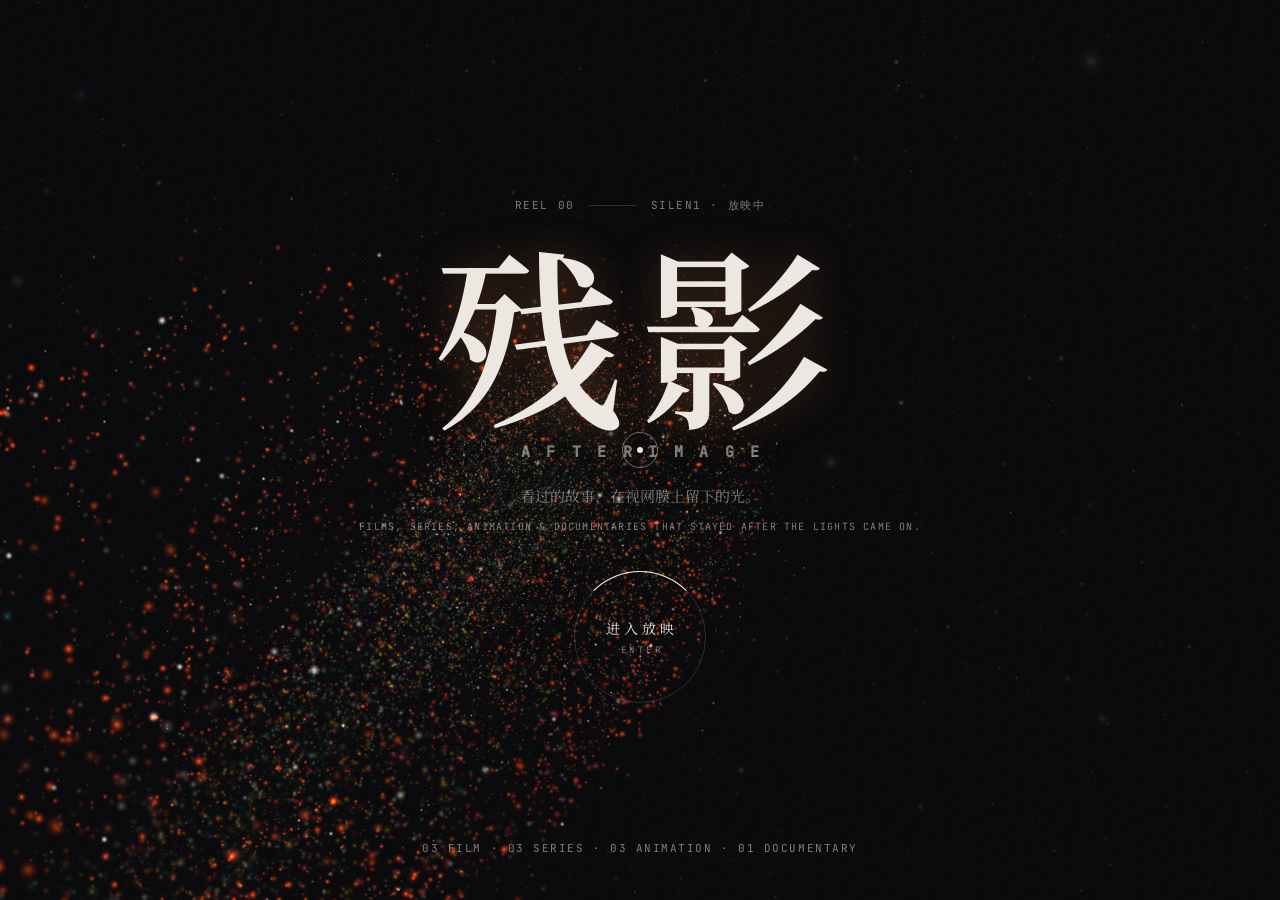
==== index.html @ 64a82f11 "Launch 残影 Afterimage: films, series, animation and documentaries Particle film-strip ribbon with gla" ====
<!doctype html>
<html lang="zh-CN">
<head>
<meta charset="utf-8">
<meta name="viewport" content="width=device-width, initial-scale=1, viewport-fit=cover">
<title>残影 · Afterimage — Silen1</title>
<meta name="description" content="Silen1 看过的电影、剧集、动画与纪录片。Films, series, animation and documentaries that left an afterimage.">
<meta name="theme-color" content="#050507">
<meta http-equiv="Content-Security-Policy" content="default-src 'self'; script-src 'self'; style-src 'self' 'unsafe-inline'; img-src 'self' data:; font-src 'self'; connect-src 'self'; object-src 'none'; base-uri 'self'">
<meta property="og:type" content="website">
<meta property="og:title" content="残影 · Afterimage">
<meta property="og:description" content="Silen1 看过的电影、剧集、动画与纪录片。Films, series, animation and documentaries.">
<meta property="og:image" content="https://silen1.com/afterimage/assets/og.jpg">
<meta property="og:url" content="https://silen1.com/afterimage/">
<meta name="twitter:card" content="summary_large_image">
<link rel="icon" href="assets/favicon.svg" type="image/svg+xml">
<link rel="preload" href="assets/fonts/noto-serif-sc-600.woff2" as="font" type="font/woff2" crossorigin>
<link rel="stylesheet" href="css/style.css">
</head>
<body class="is-loading">
<canvas id="stage" aria-hidden="true"></canvas>
<div class="grain" aria-hidden="true"></div>

<!-- 开场 -->
<section class="intro" id="intro" aria-labelledby="intro-title">
  <p class="intro__kicker mono"><span>REEL 00</span><span class="intro__line"></span><span>Silen1 · 放映中</span></p>
  <h1 class="intro__title" id="intro-title">
    <span class="intro__zh" aria-label="残影"><span>残</span><span>影</span></span>
    <span class="intro__en">AFTERIMAGE</span>
  </h1>
  <p class="intro__sub">看过的故事，在视网膜上留下的光。<br><span class="mono">Films, series, animation &amp; documentaries that stayed after the lights came on.</span></p>
  <button class="intro__enter" id="enter" type="button">
    <span class="intro__enter-ring" aria-hidden="true"></span>
    <span class="intro__enter-label">进入放映<span class="mono">ENTER</span></span>
  </button>
  <p class="intro__count mono" id="intro-count"></p>
</section>

<!-- 顶栏 -->
<header class="bar" id="bar">
  <a class="bar__mark" href="./" aria-label="残影 Afterimage 首页"><span class="bar__zh">残影</span><span class="mono">AFTERIMAGE</span></a>
  <nav class="bar__filters" aria-label="分类">
    <button type="button" class="chip is-on" data-filter="all"><span>全部</span><i class="mono">ALL</i></button>
    <button type="button" class="chip" data-filter="film"><b class="fmt" data-k="film"></b><span>电影</span><i class="mono">FILM</i></button>
    <button type="button" class="chip" data-filter="series"><b class="fmt" data-k="series"></b><span>剧集</span><i class="mono">SERIES</i></button>
    <button type="button" class="chip" data-filter="animation"><b class="fmt" data-k="animation"></b><span>动画</span><i class="mono">ANIMATION</i></button>
    <button type="button" class="chip" data-filter="documentary"><b class="fmt" data-k="documentary"></b><span>纪录</span><i class="mono">DOCUMENTARY</i></button>
  </nav>
  <button type="button" class="bar__index mono" id="open-index" aria-haspopup="dialog">INDEX<span class="bar__index-n" id="index-n"></span></button>
</header>

<!-- 当前焦点作品的信息（左下） -->
<aside class="now" id="now" aria-live="polite">
  <p class="now__no mono"><span id="now-no">01</span><span class="now__of">/ <span id="now-total">09</span></span></p>
  <p class="now__type mono" id="now-type">FILM · 2017</p>
  <p class="now__title" id="now-title"></p>
  <p class="now__en mono" id="now-en"></p>
  <p class="now__hint mono"><span class="now__wheel" aria-hidden="true"></span>滚动穿行 · 点击进入</p>
</aside>

<!-- 右侧进度轨 -->
<nav class="rail" id="rail" aria-label="作品进度"></nav>

<!-- 作品详情 -->
<article class="detail" id="detail" aria-hidden="true" tabindex="-1">
  <div class="detail__inner">
    <p class="detail__kicker mono" data-stagger><span id="d-no"></span><span class="detail__dash"></span><span id="d-type"></span><span class="detail__dash"></span><span id="d-year"></span></p>
    <h2 class="detail__title" id="d-title" data-stagger></h2>
    <p class="detail__en" id="d-en" data-stagger></p>
    <p class="detail__meta mono" id="d-meta" data-stagger></p>
    <blockquote class="detail__line" id="d-line" data-stagger></blockquote>
    <div class="detail__note" id="d-note" data-stagger></div>
    <div class="detail__palette" data-stagger>
      <p class="mono">残影色谱 · AFTERIMAGE PALETTE</p>
      <ul id="d-palette"></ul>
    </div>
    <p class="detail__links mono" data-stagger><a id="d-link" href="#" target="_blank" rel="noopener">IMDb ↗</a></p>
  </div>
  <div class="detail__nav">
    <button type="button" class="detail__btn mono" id="d-back"><span aria-hidden="true">←</span> 返回 <kbd>ESC</kbd></button>
    <button type="button" class="detail__btn mono" id="d-next">下一部 <span aria-hidden="true">→</span></button>
  </div>
  <p class="detail__sample mono" id="d-sample">示例条目 · SAMPLE — 等你换成自己看过的</p>
</article>

<!-- 目录（同时也是无 WebGL / 读屏用户的完整入口） -->
<div class="index" id="index" role="dialog" aria-modal="true" aria-labelledby="index-title" hidden>
  <div class="index__head">
    <h2 id="index-title">片单 <span class="mono">INDEX</span></h2>
    <button type="button" class="index__close mono" id="close-index">CLOSE ✕</button>
  </div>
  <ol class="index__list" id="index-list"></ol>
</div>

<div class="cursor" id="cursor" aria-hidden="true"><span class="cursor__dot"></span><span class="cursor__ring"><span class="cursor__label mono">ENTER</span></span></div>

<noscript><style>.intro__enter,.bar,.now,.rail{display:none}</style></noscript>
<script type="module" src="js/main.js"></script>
</body>
</html>
---- css/style.css ----
@font-face { font-family: "Afterimage Serif"; src: url(../assets/fonts/noto-serif-sc-600.woff2) format("woff2"); font-weight: 600; font-display: swap; }
@font-face { font-family: "Afterimage Serif"; src: url(../assets/fonts/noto-serif-sc-400.woff2) format("woff2"); font-weight: 400; font-display: swap; }
@font-face { font-family: "Space Grotesk"; src: url(../assets/fonts/space-grotesk-latin-300-normal.woff2) format("woff2"); font-weight: 300; font-display: swap; }
@font-face { font-family: "Space Grotesk"; src: url(../assets/fonts/space-grotesk-latin-500-normal.woff2) format("woff2"); font-weight: 500; font-display: swap; }
@font-face { font-family: "JetBrains Mono"; src: url(../assets/fonts/jetbrains-mono-latin-400-normal.woff2) format("woff2"); font-weight: 400; font-display: swap; }
@font-face { font-family: "JetBrains Mono"; src: url(../assets/fonts/jetbrains-mono-latin-500-normal.woff2) format("woff2"); font-weight: 500; font-display: swap; }

:root {
  --bg: #050507;
  --ink: #ece8e1;
  --dim: rgba(236, 232, 225, .52);
  --faint: rgba(236, 232, 225, .16);
  --accent: #ff7a1a;
  --serif: "Afterimage Serif", "Noto Serif SC", "Songti SC", serif;
  --sans: "Space Grotesk", system-ui, sans-serif;
  --mono: "JetBrains Mono", ui-monospace, monospace;
  --gutter: clamp(16px, 3.2vw, 44px);
  --ease: cubic-bezier(.2, .7, .1, 1);
  color-scheme: dark;
}
* { box-sizing: border-box; margin: 0; padding: 0; }
html, body { height: 100%; overflow: hidden; background: var(--bg); color: var(--ink); }
body { font-family: var(--sans); -webkit-font-smoothing: antialiased; overscroll-behavior: none; touch-action: none; }
button { font: inherit; color: inherit; background: none; border: 0; cursor: pointer; }
a { color: inherit; }
.mono { font-family: var(--mono); font-size: 11px; letter-spacing: .14em; text-transform: uppercase; font-weight: 400; }
:focus-visible { outline: 1px solid var(--accent); outline-offset: 4px; }

#stage { position: fixed; inset: 0; width: 100%; height: 100%; display: block; }
.grain { position: fixed; inset: -50%; pointer-events: none; opacity: .07; z-index: 5;
  background-image: url("data:image/svg+xml;utf8,<svg xmlns='http://www.w3.org/2000/svg' width='160' height='160'><filter id='n'><feTurbulence type='fractalNoise' baseFrequency='.9' numOctaves='2' stitchTiles='stitch'/></filter><rect width='100%' height='100%' filter='url(%23n)'/></svg>");
  animation: grain 1s steps(6) infinite; }
@keyframes grain { 0%{transform:translate(0,0)} 20%{transform:translate(-4%,3%)} 40%{transform:translate(3%,-5%)} 60%{transform:translate(-6%,-2%)} 80%{transform:translate(5%,4%)} 100%{transform:translate(0,0)} }

/* ---------- 开场 ---------- */
.intro { position: fixed; inset: 0; z-index: 20; display: grid; place-content: center; justify-items: center; text-align: center; gap: 22px; padding: var(--gutter);
  transition: opacity 1.1s var(--ease), visibility 0s 1.1s; }
.intro__kicker { display: flex; align-items: center; gap: 14px; color: var(--dim); }
.intro__line { width: 48px; height: 1px; background: var(--faint); }
.intro__title { display: grid; justify-items: center; gap: 18px; font-weight: 600; line-height: 1; }
.intro__zh { font-family: var(--serif); font-size: clamp(88px, 15vw, 210px); letter-spacing: .08em; display: flex; }
.intro__zh > span { display: inline-block; opacity: 0; filter: blur(18px); transform: translateY(.08em) scale(1.08);
  text-shadow: 0 0 40px rgba(255, 140, 60, .25); transition: opacity 1.6s var(--ease), filter 1.6s var(--ease), transform 1.6s var(--ease); }
.intro__zh > span:nth-child(2) { transition-delay: .25s; }
.intro__en { font-family: var(--mono); font-size: clamp(12px, 1.3vw, 15px); letter-spacing: 1.1em; padding-left: 1.1em; color: var(--dim); opacity: 0; transition: opacity 1.4s .7s; }
.intro__sub { font-family: var(--serif); font-weight: 400; font-size: 15px; line-height: 1.9; color: var(--dim); opacity: 0; transition: opacity 1.4s 1s; }
.intro__sub .mono { font-size: 10px; letter-spacing: .12em; }
.intro__enter { position: relative; width: 132px; height: 132px; display: grid; place-items: center; margin-top: 10px; opacity: 0; transition: opacity 1.2s 1.4s; }
.intro__enter-ring { position: absolute; inset: 0; border-radius: 50%; border: 1px solid var(--faint); }
.intro__enter-ring::before { content: ""; position: absolute; inset: -1px; border-radius: 50%; border: 1px solid transparent; border-top-color: var(--ink); animation: spin 3.6s linear infinite; }
.intro__enter-ring::after { content: ""; position: absolute; inset: 14px; border-radius: 50%; background: radial-gradient(circle, rgba(255,140,60,.18), transparent 70%); transform: scale(.6); opacity: 0; transition: .6s var(--ease); }
.intro__enter:hover .intro__enter-ring::after, .intro__enter:focus-visible .intro__enter-ring::after { transform: scale(1); opacity: 1; }
.intro__enter-label { display: grid; gap: 6px; font-family: var(--serif); font-size: 14px; letter-spacing: .3em; padding-left: .3em; }
.intro__enter-label .mono { font-size: 9px; color: var(--dim); letter-spacing: .4em; }
.intro__count { position: absolute; bottom: var(--gutter); left: var(--gutter); right: var(--gutter); color: var(--dim); opacity: 0; transition: opacity 1s 1.8s; line-height: 1.8; }
@keyframes spin { to { transform: rotate(360deg); } }
body.is-ready .intro__zh > span { opacity: 1; filter: blur(0); transform: none; }
body.is-ready .intro__en, body.is-ready .intro__sub, body.is-ready .intro__enter, body.is-ready .intro__count { opacity: 1; }
body.is-in .intro { opacity: 0; visibility: hidden; pointer-events: none; }

/* ---------- 顶栏 ---------- */
.bar { position: fixed; top: 0; left: 0; right: 0; z-index: 12; display: flex; align-items: center; justify-content: space-between; gap: 16px;
  padding: calc(var(--gutter) * .8) var(--gutter); opacity: 0; transform: translateY(-10px); transition: opacity .9s .3s var(--ease), transform .9s .3s var(--ease); }
body.is-in .bar { opacity: 1; transform: none; }
.bar__mark { display: flex; align-items: baseline; gap: 10px; text-decoration: none; }
.bar__zh { font-family: var(--serif); font-weight: 600; font-size: 19px; letter-spacing: .12em; }
.bar__mark .mono { color: var(--dim); font-size: 10px; }
.bar__filters { display: flex; gap: 2px; padding: 4px; border-radius: 999px; border: 1px solid var(--faint);
  background: rgba(10, 10, 14, .42); backdrop-filter: blur(14px); -webkit-backdrop-filter: blur(14px); }
.chip { display: flex; align-items: center; gap: 7px; padding: 8px 14px; border-radius: 999px; color: var(--dim); transition: color .4s, background .4s; }
.chip span { font-family: var(--serif); font-size: 13px; letter-spacing: .08em; }
.chip i { font-style: normal; font-size: 9px; letter-spacing: .16em; }
.chip:hover { color: var(--ink); }
.chip.is-on { color: #0b0b0e; background: var(--ink); }
.bar__index { display: flex; align-items: center; gap: 10px; color: var(--dim); padding: 10px 0; transition: color .3s; }
.bar__index:hover { color: var(--ink); }
.bar__index-n { display: inline-grid; place-items: center; min-width: 26px; height: 26px; border-radius: 50%; border: 1px solid var(--faint); font-size: 10px; letter-spacing: 0; }

/* ---------- 当前作品信息 ---------- */
.now { position: fixed; left: var(--gutter); bottom: var(--gutter); z-index: 11; width: min(360px, 60vw); pointer-events: none;
  opacity: 0; transition: opacity .8s .5s; }
body.is-in .now { opacity: 1; }
body.is-detail .now, body.is-detail .rail { opacity: 0; transition-delay: 0s; }
.now__no { display: flex; align-items: baseline; gap: 10px; }
.now__no > span:first-child { font-family: var(--sans); font-weight: 300; font-size: 64px; letter-spacing: -.02em; line-height: .9; }
.now__of { color: var(--dim); }
.now__type { color: var(--accent); margin-top: 18px; transition: color .6s; }
.now__title { font-family: var(--serif); font-weight: 600; font-size: 26px; letter-spacing: .06em; margin-top: 8px; min-height: 1.3em; }
.now__en { color: var(--dim); margin-top: 4px; font-size: 10px; }
.now__hint { margin-top: 30px; color: var(--dim); display: flex; align-items: center; gap: 12px; font-size: 10px; }
.now__wheel { width: 14px; height: 22px; border: 1px solid var(--dim); border-radius: 8px; position: relative; }
.now__wheel::after { content: ""; position: absolute; left: 50%; top: 4px; width: 2px; height: 4px; margin-left: -1px; background: var(--ink); border-radius: 1px; animation: wheel 1.8s var(--ease) infinite; }
@keyframes wheel { 0% { transform: translateY(0); opacity: 1 } 70% { transform: translateY(8px); opacity: 0 } 100% { opacity: 0 } }
.now .swap { display: inline-block; animation: swap .7s var(--ease) both; }
@keyframes swap { from { opacity: 0; transform: translateY(8px); filter: blur(6px); } to { opacity: 1; transform: none; filter: none; } }

/* ---------- 进度轨 ---------- */
.rail { position: fixed; right: var(--gutter); top: 50%; transform: translateY(-50%); z-index: 11; display: grid; gap: 14px; opacity: 0; transition: opacity .8s .6s; }
body.is-in .rail { opacity: 1; }
.rail button { position: relative; width: 22px; height: 10px; display: grid; justify-items: end; align-items: center; }
.rail button::before { content: ""; width: 10px; height: 1px; background: var(--dim); transition: width .5s var(--ease), background .5s; }
.rail button.is-on::before { width: 22px; background: var(--ink); }
.rail button span { position: absolute; right: 34px; white-space: nowrap; font-family: var(--serif); font-size: 12px; letter-spacing: .1em; color: var(--ink);
  opacity: 0; transform: translateX(6px); transition: .35s var(--ease); pointer-events: none; }
.rail button:hover span, .rail button:focus-visible span { opacity: 1; transform: none; }

/* ---------- 详情 ---------- */
.detail { position: fixed; inset: 0; z-index: 14; display: grid; grid-template-rows: 1fr auto; padding: calc(var(--gutter) * 2.6) var(--gutter) var(--gutter);
  overflow-y: auto; visibility: hidden; pointer-events: none; touch-action: pan-y; overscroll-behavior: contain; outline: none; }
body.is-detail .detail { visibility: visible; pointer-events: auto; }
.detail__inner { max-width: 640px; padding-top: 4vh; }
.detail [data-stagger] { opacity: 0; transform: translateY(26px); filter: blur(8px); transition: opacity .9s var(--ease), transform .9s var(--ease), filter .9s var(--ease); }
body.is-detail-in .detail [data-stagger] { opacity: 1; transform: none; filter: none; }
.detail__kicker { display: flex; align-items: center; gap: 12px; color: var(--ink); opacity: .8; }
.detail__dash { width: 26px; height: 1px; background: currentColor; opacity: .5; }
.detail__title { font-family: var(--serif); font-weight: 600; font-size: clamp(46px, 7.4vw, 104px); line-height: 1.08; letter-spacing: .04em; margin-top: 26px;
  text-shadow: 0 2px 40px rgba(0,0,0,.35); text-wrap: balance; word-break: keep-all; }
.detail__en { font-family: var(--sans); font-weight: 300; font-size: clamp(16px, 1.8vw, 22px); letter-spacing: .02em; margin-top: 12px; opacity: .85; }
.detail__meta { margin-top: 18px; opacity: .7; }
.detail__line { font-family: var(--serif); font-size: clamp(19px, 2vw, 24px); line-height: 1.7; margin-top: 46px; padding-left: 20px; border-left: 1px solid rgba(255,255,255,.5); }
.detail__note { font-family: var(--serif); font-size: 15px; line-height: 2; margin-top: 26px; opacity: .85; max-width: 34em; }
.detail__note p + p { margin-top: 1em; }
.detail__palette { margin-top: 44px; }
.detail__palette .mono { opacity: .6; font-size: 10px; }
.detail__palette ul { list-style: none; display: flex; gap: 10px; margin-top: 12px; }
.detail__palette li { display: grid; gap: 8px; }
.detail__palette li i { display: block; width: 64px; height: 26px; border-radius: 3px; box-shadow: inset 0 0 0 1px rgba(255,255,255,.18); }
.detail__palette li span { font-family: var(--mono); font-size: 10px; opacity: .65; }
.detail__links { margin-top: 30px; }
.detail__links a { text-decoration: none; border-bottom: 1px solid rgba(255,255,255,.35); padding-bottom: 3px; }
.detail__nav { display: flex; justify-content: space-between; align-items: center; margin-top: 40px; opacity: 0; transition: opacity .6s .5s; }
body.is-detail-in .detail__nav { opacity: 1; }
.detail__btn { display: flex; align-items: center; gap: 10px; padding: 12px 18px; border-radius: 999px; border: 1px solid rgba(255,255,255,.28);
  background: rgba(5,5,8,.28); backdrop-filter: blur(10px); -webkit-backdrop-filter: blur(10px); transition: background .3s, color .3s; }
.detail__btn:hover { background: var(--ink); color: #0b0b0e; }
.detail__btn kbd { font: inherit; font-size: 9px; opacity: .55; }
.detail__sample { position: fixed; right: var(--gutter); top: calc(var(--gutter) * .8 + 12px); opacity: 0; color: var(--ink); font-size: 10px; transition: opacity .6s .6s; }
body.is-detail-in .detail__sample.is-shown { opacity: .55; }

/* ---------- 目录 ---------- */
.index { position: fixed; inset: 0; z-index: 30; background: rgba(5,5,7,.82); backdrop-filter: blur(22px); -webkit-backdrop-filter: blur(22px);
  padding: var(--gutter); overflow-y: auto; touch-action: pan-y; animation: fade .5s var(--ease); }
.index[hidden] { display: none; }
@keyframes fade { from { opacity: 0 } }
.index__head { display: flex; justify-content: space-between; align-items: baseline; max-width: 1100px; margin: 4vh auto 5vh; }
.index__head h2 { font-family: var(--serif); font-size: 40px; font-weight: 600; letter-spacing: .1em; }
.index__head h2 .mono { color: var(--dim); margin-left: 10px; }
.index__close { color: var(--dim); padding: 10px; }
.index__close:hover { color: var(--ink); }
.index__list { list-style: none; max-width: 1100px; margin: 0 auto; counter-reset: n; }
.index__list button { width: 100%; display: grid; grid-template-columns: 64px 1fr auto 90px; align-items: baseline; gap: 20px; padding: 22px 6px;
  border-top: 1px solid var(--faint); text-align: left; position: relative; transition: padding .5s var(--ease); }
.index__list li:last-child button { border-bottom: 1px solid var(--faint); }
.index__list button::after { content: ""; position: absolute; left: 0; right: 0; bottom: -1px; height: 1px; background: var(--c, var(--ink)); transform: scaleX(0); transform-origin: left; transition: transform .7s var(--ease); }
.index__list button:hover { padding-left: 20px; }
.index__list button:hover::after { transform: none; }
.index__list .n { color: var(--dim); }
.index__list .t { font-family: var(--serif); font-size: clamp(20px, 2.6vw, 32px); font-weight: 600; letter-spacing: .05em; }
.index__list .t small { display: block; font-family: var(--sans); font-weight: 300; font-size: 13px; letter-spacing: .02em; color: var(--dim); margin-top: 4px; }
.index__list .k { color: var(--dim); }
.index__list .sw { display: flex; height: 6px; border-radius: 3px; overflow: hidden; }
.index__list .sw i { flex: 1; }

/* ---------- 光标 ---------- */
.cursor { position: fixed; left: 0; top: 0; z-index: 40; pointer-events: none; }
.cursor__dot { position: absolute; width: 6px; height: 6px; margin: -3px; border-radius: 50%; background: var(--ink); }
.cursor__ring { position: absolute; width: 36px; height: 36px; margin: -18px; border-radius: 50%; border: 1px solid rgba(255,255,255,.4); display: grid; place-items: center;
  transition: width .5s var(--ease), height .5s var(--ease), margin .5s var(--ease), background .5s, border-color .5s; }
.cursor__label { font-size: 9px; opacity: 0; transition: opacity .3s; }
.cursor.is-card .cursor__ring { width: 92px; height: 92px; margin: -46px; background: rgba(255,255,255,.08); border-color: rgba(255,255,255,.7); backdrop-filter: blur(4px); }
.cursor.is-card .cursor__label { opacity: 1; }
.cursor.is-link .cursor__ring { width: 54px; height: 54px; margin: -27px; }
@media (hover: none), (pointer: coarse) { .cursor { display: none; } }
@media (hover: hover) and (pointer: fine) { body.is-in, body.is-in button, body.is-in a { cursor: none; } }

/* ---------- 无 WebGL / 减少动态 ---------- */
body.no-webgl .intro__enter, body.no-webgl .now, body.no-webgl .rail { display: none; }
@media (prefers-reduced-motion: reduce) {
  .grain { animation: none; }
  .intro__enter-ring::before { animation: none; }
  .detail [data-stagger] { transform: none; filter: none; }
  .now__wheel::after { animation: none; }
}

/* ---------- 手机 ---------- */
@media (max-width: 720px) {
  .bar { flex-wrap: wrap; row-gap: 12px; }
  .bar__mark .mono { display: none; }
  .bar__filters { order: 3; width: 100%; display: grid; grid-template-columns: repeat(5, 1fr); }
  .chip { padding: 8px 0; justify-content: center; }
  .chip i { display: none; }
  .now { width: auto; right: var(--gutter); }
  .now__no > span:first-child { font-size: 44px; }
  .now__title { font-size: 22px; }
  .now__hint { margin-top: 16px; }
  .now__wheel { display: none; }
  .rail { display: none; }
  .detail { padding-top: 120px; }
  .detail__sample { top: auto; bottom: 86px; right: auto; left: var(--gutter); }
  .index__list button { grid-template-columns: 34px 1fr 50px; }
  .index__list .k { display: none; }
}

/* ---------- 四种形态的小图标（和卡片外形一致） ---------- */
.fmt { display: inline-block; position: relative; flex: none; width: 17px; height: 11px; margin-right: 8px; vertical-align: -1px; color: inherit; }
.chip .fmt { margin-right: 0; }
.fmt[data-k="film"] { height: 10px; border-block: 2px dotted currentColor; }
.fmt[data-k="film"]::after { content: ""; position: absolute; inset: 1px 0; border-inline: 1px solid currentColor; opacity: .7; }
.fmt[data-k="series"] { border: 1px solid currentColor; border-radius: 3px;
  background: repeating-linear-gradient(currentColor 0 1px, transparent 1px 3px); background-clip: content-box; padding: 2px; opacity: .95; }
.fmt[data-k="animation"] { width: 14px; height: 11px; border: 1px solid currentColor; border-radius: 1px; }
.fmt[data-k="animation"]::before { content: ""; position: absolute; top: 1px; left: 50%; width: 2px; height: 2px; margin-left: -1px; border-radius: 50%;
  background: currentColor; box-shadow: -4px 0 0 currentColor, 4px 0 0 currentColor; }
.fmt[data-k="documentary"] { width: 16px;
  background:
    linear-gradient(currentColor, currentColor) left top / 5px 1px no-repeat, linear-gradient(currentColor, currentColor) left top / 1px 4px no-repeat,
    linear-gradient(currentColor, currentColor) right top / 5px 1px no-repeat, linear-gradient(currentColor, currentColor) right top / 1px 4px no-repeat,
    linear-gradient(currentColor, currentColor) left bottom / 5px 1px no-repeat, linear-gradient(currentColor, currentColor) left bottom / 1px 4px no-repeat,
    linear-gradient(currentColor, currentColor) right bottom / 5px 1px no-repeat, linear-gradient(currentColor, currentColor) right bottom / 1px 4px no-repeat; }
.fmt[data-k="documentary"]::after { content: ""; position: absolute; left: 50%; top: 50%; width: 3px; height: 3px; margin: -1.5px; border-radius: 50%; background: #ff4040; }
.index__list .k { display: flex; align-items: center; }
.detail__kicker #d-type { display: inline-flex; align-items: center; }
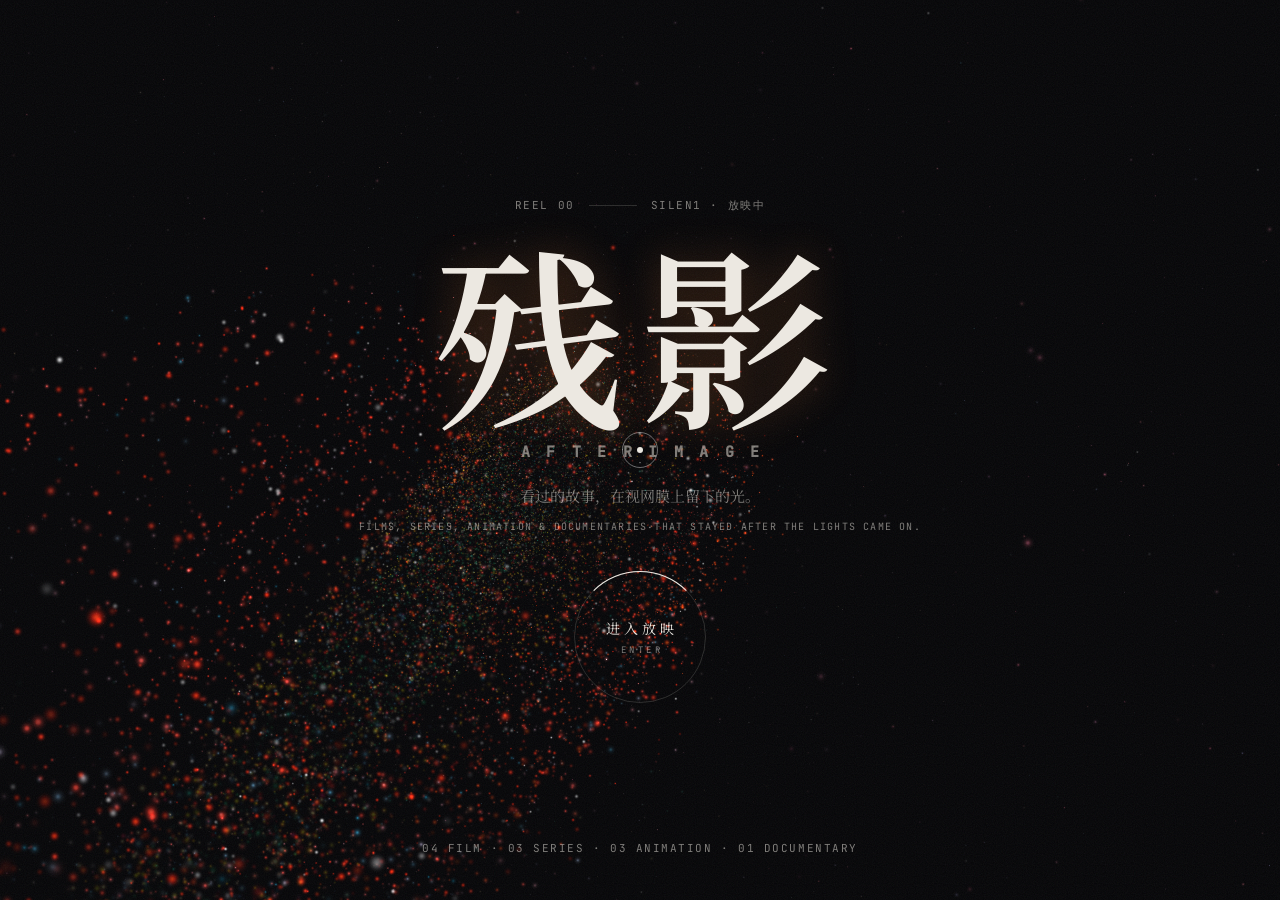
==== commit fafb14ec: "Add 阿凡达：火与烬 with ticket stub; optional still/ticket per work - First real entry: Avatar: Fire and As" ====
--- a/index.html
+++ b/index.html
@@ -68,6 +68,14 @@
     <h2 class="detail__title" id="d-title" data-stagger></h2>
     <p class="detail__en" id="d-en" data-stagger></p>
     <p class="detail__meta mono" id="d-meta" data-stagger></p>
+    <figure class="keep" id="d-keep" data-stagger hidden>
+      <div class="keep__frame" id="d-keep-frame">
+        <img class="keep__img" id="d-keep-img" alt="" decoding="async">
+        <i class="keep__glare" aria-hidden="true"></i>
+      </div>
+      <canvas class="keep__dust" id="d-keep-dust" aria-hidden="true"></canvas>
+      <figcaption class="keep__cap mono"><span id="d-keep-kind"></span><span id="d-keep-cap"></span></figcaption>
+    </figure>
     <blockquote class="detail__line" id="d-line" data-stagger></blockquote>
     <div class="detail__note" id="d-note" data-stagger></div>
     <div class="detail__palette" data-stagger>
--- a/css/style.css
+++ b/css/style.css
@@ -105,9 +105,12 @@
 .rail button:hover span, .rail button:focus-visible span { opacity: 1; transform: none; }
 
 /* ---------- 详情 ---------- */
-.detail { position: fixed; inset: 0; z-index: 14; display: grid; grid-template-rows: 1fr auto; padding: calc(var(--gutter) * 2.6) var(--gutter) var(--gutter);
+.detail { position: fixed; inset: 0; z-index: 11; display: grid; grid-template-rows: 1fr auto; padding: calc(var(--gutter) * 2.6) var(--gutter) var(--gutter);
   overflow-y: auto; visibility: hidden; pointer-events: none; touch-action: pan-y; overscroll-behavior: contain; outline: none; }
 body.is-detail .detail { visibility: visible; pointer-events: auto; }
+/* 往下滚时，内容在顶栏下面淡出，不和顶栏叠在一起 */
+.detail { -webkit-mask-image: linear-gradient(to bottom, transparent 0, transparent calc(var(--gutter) * 1.6), #000 calc(var(--gutter) * 2.6)); mask-image: linear-gradient(to bottom, transparent 0, transparent calc(var(--gutter) * 1.6), #000 calc(var(--gutter) * 2.6)); }
+body.is-in.is-detail .rail, body.is-in.is-detail .now { opacity: 0; transition-delay: 0s; }
 .detail__inner { max-width: 640px; padding-top: 4vh; }
 .detail [data-stagger] { opacity: 0; transform: translateY(26px); filter: blur(8px); transition: opacity .9s var(--ease), transform .9s var(--ease), filter .9s var(--ease); }
 body.is-detail-in .detail [data-stagger] { opacity: 1; transform: none; filter: none; }
@@ -195,7 +198,7 @@
   .now__hint { margin-top: 16px; }
   .now__wheel { display: none; }
   .rail { display: none; }
-  .detail { padding-top: 120px; }
+  .detail { padding-top: 120px; -webkit-mask-image: linear-gradient(to bottom, transparent 0, transparent 76px, #000 116px); mask-image: linear-gradient(to bottom, transparent 0, transparent 76px, #000 116px); }
   .detail__sample { top: auto; bottom: 86px; right: auto; left: var(--gutter); }
   .index__list button { grid-template-columns: 34px 1fr 50px; }
   .index__list .k { display: none; }
@@ -220,3 +223,28 @@
 .fmt[data-k="documentary"]::after { content: ""; position: absolute; left: 50%; top: 50%; width: 3px; height: 3px; margin: -1.5px; border-radius: 50%; background: #ff4040; }
 .index__list .k { display: flex; align-items: center; }
 .detail__kicker #d-type { display: inline-flex; align-items: center; }
+
+/* ---------- 票根 / 定格 ---------- */
+.keep { margin-top: 40px; position: relative; width: min(78%, 300px); perspective: 900px; --rx: 0deg; --ry: 0deg; --gx: 50%; --gy: 30%; }
+.keep[hidden] { display: none; }
+.keep__frame { position: relative; aspect-ratio: var(--ar, 2 / 3); max-width: 100%; border-radius: 4px; overflow: hidden;
+  transform: rotate(var(--tilt, 0deg)) rotateX(var(--rx)) rotateY(var(--ry)); transition: transform .5s var(--ease);
+  box-shadow: 0 30px 60px -20px rgba(0,0,0,.75), 0 10px 22px -12px rgba(0,0,0,.6); }
+.keep[data-kind="ticket"] { --tilt: -2.4deg; }
+.keep[data-kind="frame"] .keep__frame { border-radius: 2px; box-shadow: 0 0 0 1px rgba(255,255,255,.18), 0 30px 60px -20px rgba(0,0,0,.75); }
+.keep__img { display: block; width: 100%; height: 100%; object-fit: cover; opacity: 0; transition: opacity .8s var(--ease); }
+.keep.is-shown .keep__img { opacity: 1; }
+.keep__glare { position: absolute; inset: 0; pointer-events: none; mix-blend-mode: soft-light; opacity: 0; transition: opacity .5s;
+  background: radial-gradient(circle at var(--gx) var(--gy), rgba(255,255,255,.55), transparent 55%); }
+.keep__frame:hover .keep__glare { opacity: 1; }
+.keep__dust { position: absolute; left: 0; top: 0; pointer-events: none; opacity: 0; transform: rotate(var(--tilt, 0deg)); transition: opacity .6s; }
+.keep.is-assembling .keep__dust { opacity: 1; }
+.keep.is-shown .keep__dust { opacity: 0; transition-duration: 1s; }
+.keep__cap { display: block; margin-top: 18px; font-size: 10px; opacity: .7; line-height: 1.8; }
+.keep__cap span { display: block; }
+.keep__cap span:first-child { color: var(--ink); opacity: 1; }
+@media (min-width: 1000px) {
+  .detail__inner.has-keep { max-width: 1200px; display: grid; grid-template-columns: minmax(0, 640px) minmax(240px, 360px); column-gap: clamp(48px, 8vw, 150px); align-items: start; }
+  .detail__inner.has-keep > * { grid-column: 1; }
+  .detail__inner.has-keep > .keep { grid-column: 2; grid-row: 1 / span 12; align-self: center; margin-top: 0; width: 100%; }
+}
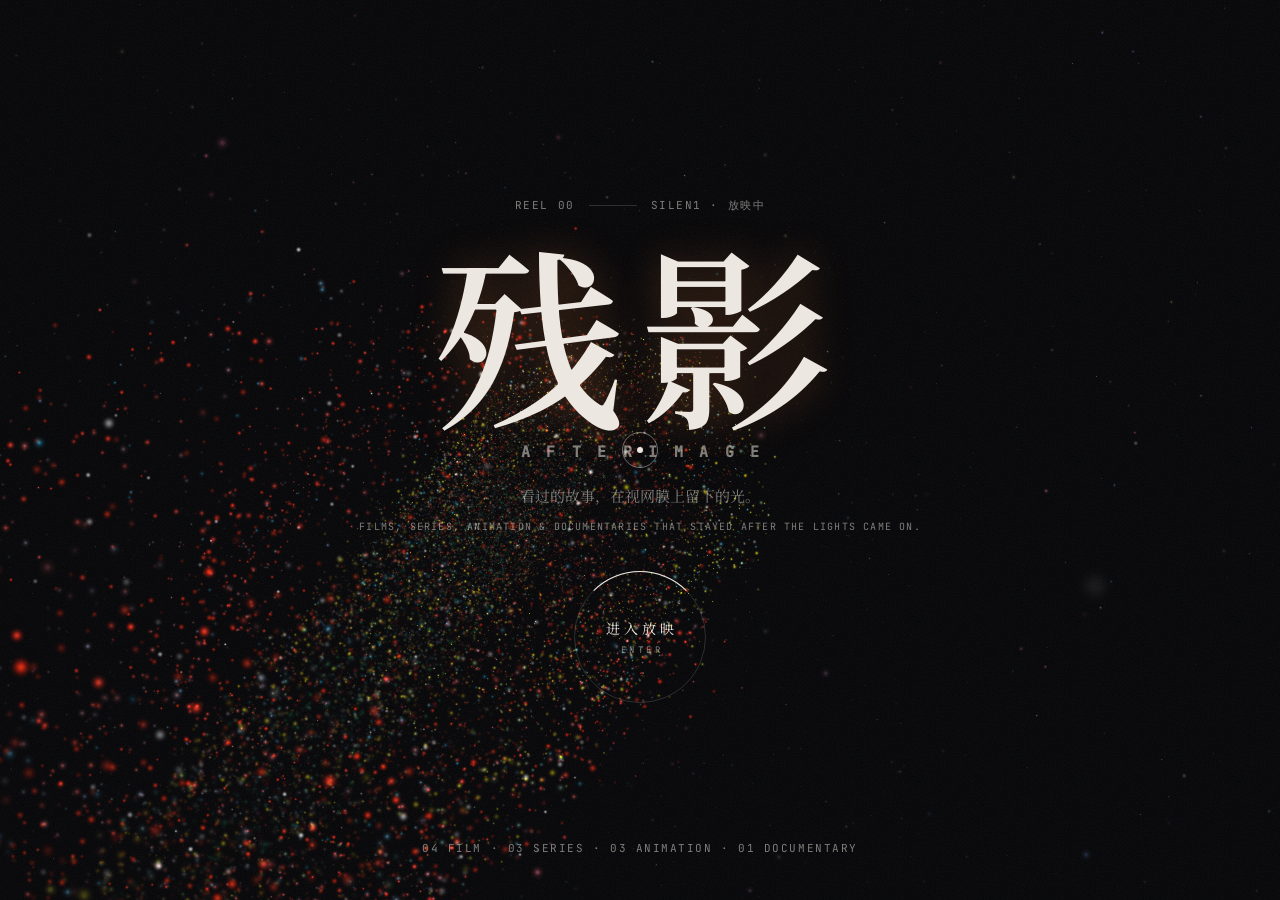
==== commit b728410b: "Add 赛博朋克：边缘行者 S1 with a still; wide stills sit in the text column - Replace the Edgerunners sample w" ====
--- a/index.html
+++ b/index.html
@@ -68,16 +68,16 @@
     <h2 class="detail__title" id="d-title" data-stagger></h2>
     <p class="detail__en" id="d-en" data-stagger></p>
     <p class="detail__meta mono" id="d-meta" data-stagger></p>
+    <blockquote class="detail__line" id="d-line" data-stagger></blockquote>
+    <div class="detail__note" id="d-note" data-stagger></div>
     <figure class="keep" id="d-keep" data-stagger hidden>
       <div class="keep__frame" id="d-keep-frame">
         <img class="keep__img" id="d-keep-img" alt="" decoding="async">
         <i class="keep__glare" aria-hidden="true"></i>
       </div>
       <canvas class="keep__dust" id="d-keep-dust" aria-hidden="true"></canvas>
-      <figcaption class="keep__cap mono"><span id="d-keep-kind"></span><span id="d-keep-cap"></span></figcaption>
+      <figcaption class="keep__cap mono"><span id="d-keep-kind"></span><span id="d-keep-cap"></span><span class="keep__credit" id="d-keep-credit"></span></figcaption>
     </figure>
-    <blockquote class="detail__line" id="d-line" data-stagger></blockquote>
-    <div class="detail__note" id="d-note" data-stagger></div>
     <div class="detail__palette" data-stagger>
       <p class="mono">残影色谱 · AFTERIMAGE PALETTE</p>
       <ul id="d-palette"></ul>
--- a/css/style.css
+++ b/css/style.css
@@ -227,12 +227,12 @@
 /* ---------- 票根 / 定格 ---------- */
 .keep { margin-top: 40px; position: relative; width: min(78%, 300px); perspective: 900px; --rx: 0deg; --ry: 0deg; --gx: 50%; --gy: 30%; }
 .keep[hidden] { display: none; }
-.keep__frame { position: relative; aspect-ratio: var(--ar, 2 / 3); max-width: 100%; border-radius: 4px; overflow: hidden;
+.keep__frame { position: relative; max-width: 100%; border-radius: 4px; overflow: hidden; container-type: inline-size;
   transform: rotate(var(--tilt, 0deg)) rotateX(var(--rx)) rotateY(var(--ry)); transition: transform .5s var(--ease);
   box-shadow: 0 30px 60px -20px rgba(0,0,0,.75), 0 10px 22px -12px rgba(0,0,0,.6); }
 .keep[data-kind="ticket"] { --tilt: -2.4deg; }
 .keep[data-kind="frame"] .keep__frame { border-radius: 2px; box-shadow: 0 0 0 1px rgba(255,255,255,.18), 0 30px 60px -20px rgba(0,0,0,.75); }
-.keep__img { display: block; width: 100%; height: 100%; object-fit: cover; opacity: 0; transition: opacity .8s var(--ease); }
+.keep__img { display: block; width: 100%; height: auto; aspect-ratio: var(--ar, 2 / 3); object-fit: cover; opacity: 0; transition: opacity .8s var(--ease); }
 .keep.is-shown .keep__img { opacity: 1; }
 .keep__glare { position: absolute; inset: 0; pointer-events: none; mix-blend-mode: soft-light; opacity: 0; transition: opacity .5s;
   background: radial-gradient(circle at var(--gx) var(--gy), rgba(255,255,255,.55), transparent 55%); }
@@ -242,9 +242,22 @@
 .keep.is-shown .keep__dust { opacity: 0; transition-duration: 1s; }
 .keep__cap { display: block; margin-top: 18px; font-size: 10px; opacity: .7; line-height: 1.8; }
 .keep__cap span { display: block; }
+.keep__cap span:empty { display: none; }
+.keep__credit { opacity: .7; text-transform: none; letter-spacing: .06em; }
 .keep__cap span:first-child { color: var(--ink); opacity: 1; }
 @media (min-width: 1000px) {
   .detail__inner.has-keep { max-width: 1200px; display: grid; grid-template-columns: minmax(0, 640px) minmax(240px, 360px); column-gap: clamp(48px, 8vw, 150px); align-items: start; }
   .detail__inner.has-keep > * { grid-column: 1; }
   .detail__inner.has-keep > .keep { grid-column: 2; grid-row: 1 / span 12; align-self: center; margin-top: 0; width: 100%; }
 }
+
+/* 横的剧照：放在文字栏里，宽度跟着文字走 */
+.keep.is-wide { width: 100%; max-width: 640px; }
+/* 动画的剧照：装在赛璐珞片里，顶上一排定位孔 */
+.keep[data-kind="frame"][data-type="animation"] .keep__frame { padding: 30px 12px 12px; border-radius: 3px;
+  background: rgba(225, 232, 238, .1); border: 1px solid rgba(255, 255, 255, .24); -webkit-backdrop-filter: blur(6px); backdrop-filter: blur(6px); }
+.keep[data-kind="frame"][data-type="animation"] .keep__frame::before { content: ""; position: absolute; top: 9px; left: 50%; width: 12px; height: 12px; margin-left: -6px;
+  border-radius: 50%; background: rgba(0, 0, 0, .7); box-shadow: inset 0 0 0 1px rgba(255, 255, 255, .25); }
+.keep[data-kind="frame"][data-type="animation"] .keep__frame::after { content: ""; position: absolute; top: 11px; left: calc(50% - 25cqw - 22px); width: 44px; height: 8px;
+  border-radius: 4px; background: rgba(0, 0, 0, .7); box-shadow: 50cqw 0 0 rgba(0, 0, 0, .7); }
+.keep[data-kind="frame"][data-type="animation"] .keep__img { border-radius: 1px; }
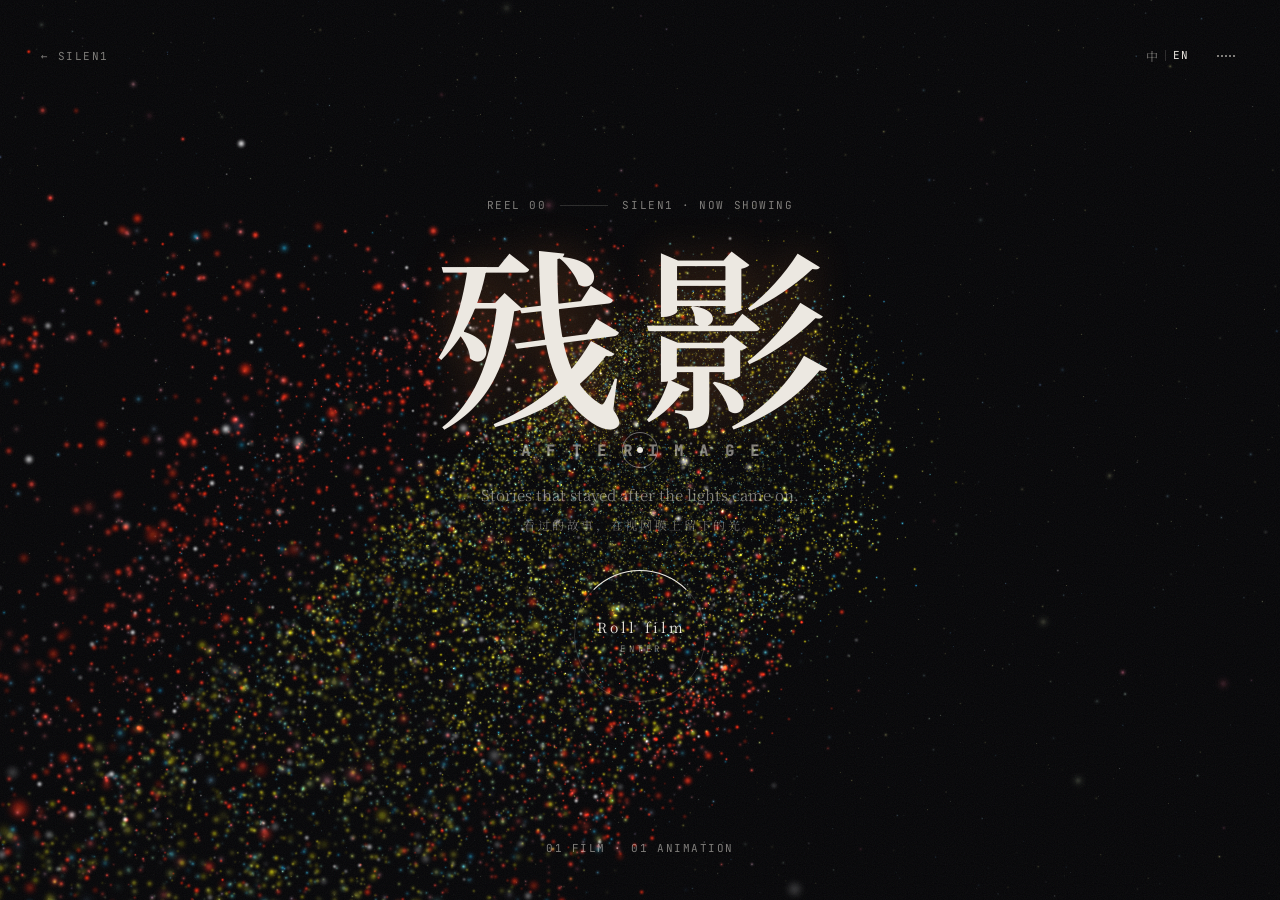
==== commit 6ad39a23: "English UI, projector sound, loading progress and per-work share pages - Remove the sample works; on" ====
--- a/index.html
+++ b/index.html
@@ -6,11 +6,15 @@
 <title>残影 · Afterimage — Silen1</title>
 <meta name="description" content="Silen1 看过的电影、剧集、动画与纪录片。Films, series, animation and documentaries that left an afterimage.">
 <meta name="theme-color" content="#050507">
-<meta http-equiv="Content-Security-Policy" content="default-src 'self'; script-src 'self'; style-src 'self' 'unsafe-inline'; img-src 'self' data:; font-src 'self'; connect-src 'self'; object-src 'none'; base-uri 'self'">
+<meta http-equiv="Content-Security-Policy" content="default-src 'self'; script-src 'self'; style-src 'self' 'unsafe-inline'; img-src 'self' data:; font-src 'self'; connect-src 'self'; media-src 'self'; object-src 'none'; base-uri 'self'">
+<meta name="afterimage-routes" content="path">
 <meta property="og:type" content="website">
+<meta property="og:site_name" content="残影 · Afterimage">
 <meta property="og:title" content="残影 · Afterimage">
 <meta property="og:description" content="Silen1 看过的电影、剧集、动画与纪录片。Films, series, animation and documentaries.">
 <meta property="og:image" content="https://silen1.com/afterimage/assets/og.jpg">
+<meta property="og:image:width" content="1200">
+<meta property="og:image:height" content="630">
 <meta property="og:url" content="https://silen1.com/afterimage/">
 <meta name="twitter:card" content="summary_large_image">
 <link rel="icon" href="assets/favicon.svg" type="image/svg+xml">
@@ -21,45 +25,58 @@
 <canvas id="stage" aria-hidden="true"></canvas>
 <div class="grain" aria-hidden="true"></div>
 
+<!-- 加载进度 -->
+<div class="loader" id="loader" role="status" aria-live="polite">
+  <p class="loader__label mono"><span id="loader-label">放映机预热</span><span class="loader__n" id="loader-n">00</span></p>
+  <i class="loader__track" aria-hidden="true"><i class="loader__fill" id="loader-fill"></i></i>
+</div>
+
 <!-- 开场 -->
 <section class="intro" id="intro" aria-labelledby="intro-title">
-  <p class="intro__kicker mono"><span>REEL 00</span><span class="intro__line"></span><span>Silen1 · 放映中</span></p>
+  <p class="intro__kicker mono"><span>REEL 00</span><span class="intro__line"></span><span data-i18n="kicker">Silen1 · 放映中</span></p>
   <h1 class="intro__title" id="intro-title">
     <span class="intro__zh" aria-label="残影"><span>残</span><span>影</span></span>
     <span class="intro__en">AFTERIMAGE</span>
   </h1>
-  <p class="intro__sub">看过的故事，在视网膜上留下的光。<br><span class="mono">Films, series, animation &amp; documentaries that stayed after the lights came on.</span></p>
+  <p class="intro__sub" data-i18n="sub">看过的故事，在视网膜上留下的光。<br><span class="mono">Films, series, animation &amp; documentaries that stayed after the lights came on.</span></p>
   <button class="intro__enter" id="enter" type="button">
     <span class="intro__enter-ring" aria-hidden="true"></span>
-    <span class="intro__enter-label">进入放映<span class="mono">ENTER</span></span>
+    <span class="intro__enter-label" data-i18n="enter">进入放映<span class="mono">ENTER</span></span>
   </button>
   <p class="intro__count mono" id="intro-count"></p>
 </section>
 
 <!-- 顶栏 -->
 <header class="bar" id="bar">
-  <a class="bar__mark" href="./" aria-label="残影 Afterimage 首页"><span class="bar__zh">残影</span><span class="mono">AFTERIMAGE</span></a>
-  <nav class="bar__filters" aria-label="分类">
-    <button type="button" class="chip is-on" data-filter="all"><span>全部</span><i class="mono">ALL</i></button>
-    <button type="button" class="chip" data-filter="film"><b class="fmt" data-k="film"></b><span>电影</span><i class="mono">FILM</i></button>
-    <button type="button" class="chip" data-filter="series"><b class="fmt" data-k="series"></b><span>剧集</span><i class="mono">SERIES</i></button>
-    <button type="button" class="chip" data-filter="animation"><b class="fmt" data-k="animation"></b><span>动画</span><i class="mono">ANIMATION</i></button>
-    <button type="button" class="chip" data-filter="documentary"><b class="fmt" data-k="documentary"></b><span>纪录</span><i class="mono">DOCUMENTARY</i></button>
+  <div class="bar__left">
+    <a class="bar__home mono" href="https://silen1.com/" data-i18n="home" data-i18n-aria="homeAria" aria-label="回到 Silen1 的博客 silen1.com"><span aria-hidden="true">←</span><span class="bar__home-t"> SILEN1</span></a>
+    <a class="bar__mark" href="./" data-i18n-aria="markAria" aria-label="残影 Afterimage 首页"><span class="bar__zh">残影</span><span class="mono">AFTERIMAGE</span></a>
+  </div>
+  <nav class="bar__filters" data-i18n-aria="filtersAria" aria-label="分类">
+    <button type="button" class="chip is-on" data-filter="all"><span data-i18n="all">全部</span><i class="mono">ALL</i></button>
+    <button type="button" class="chip" data-filter="film"><b class="fmt" data-k="film"></b><span data-i18n="film">电影</span><i class="mono">FILM</i></button>
+    <button type="button" class="chip" data-filter="series"><b class="fmt" data-k="series"></b><span data-i18n="series">剧集</span><i class="mono">SERIES</i></button>
+    <button type="button" class="chip" data-filter="animation"><b class="fmt" data-k="animation"></b><span data-i18n="animation">动画</span><i class="mono">ANIMATION</i></button>
+    <button type="button" class="chip" data-filter="documentary"><b class="fmt" data-k="documentary"></b><span data-i18n="documentary">纪录</span><i class="mono">DOCUMENTARY</i></button>
   </nav>
-  <button type="button" class="bar__index mono" id="open-index" aria-haspopup="dialog">INDEX<span class="bar__index-n" id="index-n"></span></button>
+  <div class="bar__right">
+    <button type="button" class="bar__index mono" id="open-index" aria-haspopup="dialog" data-i18n-aria="indexAria" aria-label="打开片单">INDEX<span class="bar__index-n" id="index-n"></span></button>
+    <button type="button" class="bar__lang mono" id="lang" data-i18n-aria="langAria" aria-label="切换到英文 · Switch to English"><span data-l="zh">中</span><span data-l="en">EN</span></button>
+    <button type="button" class="bar__sound" id="sound" aria-pressed="false" aria-label="打开放映机的声音"><i></i><i></i><i></i><i></i><i></i></button>
+  </div>
 </header>
 
 <!-- 当前焦点作品的信息（左下） -->
 <aside class="now" id="now" aria-live="polite">
-  <p class="now__no mono"><span id="now-no">01</span><span class="now__of">/ <span id="now-total">09</span></span></p>
-  <p class="now__type mono" id="now-type">FILM · 2017</p>
+  <p class="now__no mono"><span id="now-no">01</span><span class="now__of">/ <span id="now-total">01</span></span></p>
+  <p class="now__type mono" id="now-type"></p>
   <p class="now__title" id="now-title"></p>
   <p class="now__en mono" id="now-en"></p>
-  <p class="now__hint mono"><span class="now__wheel" aria-hidden="true"></span>滚动穿行 · 点击进入</p>
+  <p class="now__hint mono"><span class="now__wheel" aria-hidden="true"></span><span data-i18n="hint">滚动穿行 · 点击进入</span></p>
 </aside>
 
 <!-- 右侧进度轨 -->
-<nav class="rail" id="rail" aria-label="作品进度"></nav>
+<nav class="rail" id="rail" data-i18n-aria="railAria" aria-label="作品进度"></nav>
 
 <!-- 作品详情 -->
 <article class="detail" id="detail" aria-hidden="true" tabindex="-1">
@@ -79,30 +96,29 @@
       <figcaption class="keep__cap mono"><span id="d-keep-kind"></span><span id="d-keep-cap"></span><span class="keep__credit" id="d-keep-credit"></span></figcaption>
     </figure>
     <div class="detail__palette" data-stagger>
-      <p class="mono">残影色谱 · AFTERIMAGE PALETTE</p>
+      <p class="mono" data-i18n="palette">残影色谱 · AFTERIMAGE PALETTE</p>
       <ul id="d-palette"></ul>
     </div>
     <p class="detail__links mono" data-stagger><a id="d-link" href="#" target="_blank" rel="noopener">IMDb ↗</a></p>
   </div>
   <div class="detail__nav">
-    <button type="button" class="detail__btn mono" id="d-back"><span aria-hidden="true">←</span> 返回 <kbd>ESC</kbd></button>
-    <button type="button" class="detail__btn mono" id="d-next">下一部 <span aria-hidden="true">→</span></button>
+    <button type="button" class="detail__btn mono" id="d-back" data-i18n="back"><span aria-hidden="true">←</span> 返回 <kbd>ESC</kbd></button>
+    <button type="button" class="detail__btn mono" id="d-next" data-i18n="next">下一部 <span aria-hidden="true">→</span></button>
   </div>
-  <p class="detail__sample mono" id="d-sample">示例条目 · SAMPLE — 等你换成自己看过的</p>
 </article>
 
 <!-- 目录（同时也是无 WebGL / 读屏用户的完整入口） -->
 <div class="index" id="index" role="dialog" aria-modal="true" aria-labelledby="index-title" hidden>
   <div class="index__head">
-    <h2 id="index-title">片单 <span class="mono">INDEX</span></h2>
-    <button type="button" class="index__close mono" id="close-index">CLOSE ✕</button>
+    <h2 id="index-title" data-i18n="indexTitle">片单 <span class="mono">INDEX</span></h2>
+    <button type="button" class="index__close mono" id="close-index" data-i18n="close">CLOSE ✕</button>
   </div>
   <ol class="index__list" id="index-list"></ol>
 </div>
 
 <div class="cursor" id="cursor" aria-hidden="true"><span class="cursor__dot"></span><span class="cursor__ring"><span class="cursor__label mono">ENTER</span></span></div>
 
-<noscript><style>.intro__enter,.bar,.now,.rail{display:none}</style></noscript>
-<script type="module" src="js/main.js"></script>
+<noscript><style>.intro__enter,.bar,.now,.rail,.loader{display:none}</style></noscript>
+<script src="js/boot.js"></script>
 </body>
 </html>
--- a/css/style.css
+++ b/css/style.css
@@ -57,12 +57,55 @@
 body.is-ready .intro__zh > span { opacity: 1; filter: blur(0); transform: none; }
 body.is-ready .intro__en, body.is-ready .intro__sub, body.is-ready .intro__enter, body.is-ready .intro__count { opacity: 1; }
 body.is-in .intro { opacity: 0; visibility: hidden; pointer-events: none; }
+/* 同一个标签页里看过开场了：不再播 */
+.skip-intro .intro { display: none; }
+.intro__sub-zh { display: inline-block; margin-top: 4px; font-size: 12px; letter-spacing: .22em; opacity: .85; }
+html[data-lang="en"] .intro__enter-label { letter-spacing: .22em; padding-left: .22em; }
+
+/* ---------- 加载进度 ---------- */
+.loader { position: fixed; left: 50%; top: 50%; z-index: 21; transform: translate(-50%, -50%); display: grid; justify-items: center; gap: 14px;
+  pointer-events: none; opacity: 0; transition: opacity .6s .3s var(--ease); }
+.loader.is-on { opacity: 1; }
+.loader.is-done { opacity: 0; transition: opacity .45s var(--ease); }
+.loader[hidden] { display: none; }
+.loader__label { display: flex; align-items: baseline; gap: 16px; color: var(--dim); white-space: nowrap; }
+.loader__n { min-width: 2ch; color: var(--ink); font-variant-numeric: tabular-nums; text-align: right; }
+.loader__track { display: block; width: 180px; height: 1px; background: var(--faint); overflow: hidden; }
+.loader__fill { display: block; height: 100%; background: var(--ink); transform: scaleX(0); transform-origin: left; }
+.loader.is-error .loader__label { color: var(--ink); }
+.loader.is-error .loader__n, .loader.is-error .loader__track { display: none; }
 
 /* ---------- 顶栏 ---------- */
-.bar { position: fixed; top: 0; left: 0; right: 0; z-index: 12; display: flex; align-items: center; justify-content: space-between; gap: 16px;
-  padding: calc(var(--gutter) * .8) var(--gutter); opacity: 0; transform: translateY(-10px); transition: opacity .9s .3s var(--ease), transform .9s .3s var(--ease); }
-body.is-in .bar { opacity: 1; transform: none; }
-.bar__mark { display: flex; align-items: baseline; gap: 10px; text-decoration: none; }
+/* 开场时只露出「← SILEN1」和右边的语言 / 声音开关；进入放映后其它部分再出来 */
+.bar { position: fixed; top: 0; left: 0; right: 0; z-index: 25; display: flex; align-items: center; justify-content: space-between; gap: 16px;
+  padding: calc(var(--gutter) * .8) var(--gutter); pointer-events: none; }
+.bar > * { pointer-events: auto; }
+.bar__left, .bar__right { display: flex; align-items: center; gap: 16px; }
+.bar__mark, .bar__filters, .bar__index { opacity: 0; transform: translateY(-10px); visibility: hidden;
+  transition: opacity .9s .3s var(--ease), transform .9s .3s var(--ease), visibility 0s 1.2s; }
+body.is-in .bar__mark, body.is-in .bar__filters, body.is-in .bar__index { opacity: 1; transform: none; visibility: visible; transition-delay: .3s, .3s, 0s; }
+.bar__home, .bar__lang, .bar__sound { opacity: 0; transition: opacity 1s 1.6s, color .3s; }
+body.is-ready .bar__home, body.is-ready .bar__lang, body.is-ready .bar__sound { opacity: 1; }
+body.is-in .bar__home, body.is-in .bar__lang, body.is-in .bar__sound { transition-delay: 0s; }
+.bar__home { color: var(--dim); text-decoration: none; padding: 8px 0; white-space: nowrap; }
+.bar__home:hover, .bar__home:focus-visible { color: var(--ink); }
+.bar__mark { display: flex; align-items: baseline; gap: 10px; text-decoration: none; padding-left: 16px; border-left: 1px solid var(--faint); }
+.bar__lang { display: flex; align-items: center; padding: 8px 0; color: var(--dim); }
+.bar__lang span { padding: 0 7px; line-height: 1; transition: color .3s; }
+.bar__lang span + span { border-left: 1px solid var(--faint); }
+.bar__lang [data-l="zh"] { font-family: var(--serif); font-size: 12px; letter-spacing: 0; }
+.bar__lang:hover span { color: var(--ink); }
+html[data-lang="zh"] .bar__lang [data-l="zh"], html[data-lang="en"] .bar__lang [data-l="en"] { color: var(--ink); }
+.bar__sound { display: flex; align-items: center; gap: 2px; height: 30px; padding: 0 4px; color: var(--dim); }
+.bar__sound i { display: block; width: 2px; height: 14px; border-radius: 1px; background: currentColor; transform: scaleY(.16); transition: transform .5s var(--ease); }
+.bar__sound:hover { color: var(--ink); }
+.bar__sound.is-on { color: var(--ink); }
+.bar__sound.is-on i { animation: eq .9s ease-in-out infinite; }
+.bar__sound.is-on i:nth-child(2) { animation-duration: 1.15s; animation-delay: -.4s; }
+.bar__sound.is-on i:nth-child(3) { animation-duration: .7s; animation-delay: -.2s; }
+.bar__sound.is-on i:nth-child(4) { animation-duration: 1.3s; animation-delay: -.7s; }
+.bar__sound.is-on i:nth-child(5) { animation-duration: .85s; animation-delay: -.5s; }
+@keyframes eq { 0%, 100% { transform: scaleY(.22); } 50% { transform: scaleY(1); } }
 .bar__zh { font-family: var(--serif); font-weight: 600; font-size: 19px; letter-spacing: .12em; }
 .bar__mark .mono { color: var(--dim); font-size: 10px; }
 .bar__filters { display: flex; gap: 2px; padding: 4px; border-radius: 999px; border: 1px solid var(--faint);
@@ -70,7 +113,9 @@
 .chip { display: flex; align-items: center; gap: 7px; padding: 8px 14px; border-radius: 999px; color: var(--dim); transition: color .4s, background .4s; }
 .chip span { font-family: var(--serif); font-size: 13px; letter-spacing: .08em; }
 .chip i { font-style: normal; font-size: 9px; letter-spacing: .16em; }
+.chip[hidden] { display: none; }
 .chip:hover { color: var(--ink); }
+html[data-lang="en"] .chip i { display: none; }
 .chip.is-on { color: #0b0b0e; background: var(--ink); }
 .bar__index { display: flex; align-items: center; gap: 10px; color: var(--dim); padding: 10px 0; transition: color .3s; }
 .bar__index:hover { color: var(--ink); }
@@ -137,8 +182,11 @@
   background: rgba(5,5,8,.28); backdrop-filter: blur(10px); -webkit-backdrop-filter: blur(10px); transition: background .3s, color .3s; }
 .detail__btn:hover { background: var(--ink); color: #0b0b0e; }
 .detail__btn kbd { font: inherit; font-size: 9px; opacity: .55; }
-.detail__sample { position: fixed; right: var(--gutter); top: calc(var(--gutter) * .8 + 12px); opacity: 0; color: var(--ink); font-size: 10px; transition: opacity .6s .6s; }
-body.is-detail-in .detail__sample.is-shown { opacity: .55; }
+/* 英文界面里显示的中文（标题副行、你写的原话）：用宋体，不转大写 */
+.is-zh { font-family: var(--serif) !important; text-transform: none; }
+.now__en.is-zh { font-size: 12px; letter-spacing: .14em; }
+.detail__en.is-zh { font-weight: 400; letter-spacing: .1em; }
+.detail__note.is-zh, .detail__line.is-zh { letter-spacing: .04em; }
 
 /* ---------- 目录 ---------- */
 .index { position: fixed; inset: 0; z-index: 30; background: rgba(5,5,7,.82); backdrop-filter: blur(22px); -webkit-backdrop-filter: blur(22px);
@@ -163,6 +211,9 @@
 .index__list .k { color: var(--dim); }
 .index__list .sw { display: flex; height: 6px; border-radius: 3px; overflow: hidden; }
 .index__list .sw i { flex: 1; }
+.index__list .t small.is-zh { letter-spacing: .1em; }
+.index__list .tag { display: inline-block; margin-left: 10px; padding: 3px 8px 2px; border: 1px solid var(--faint); border-radius: 999px; font-style: normal; font-size: 9px; vertical-align: 1px; color: var(--ink); }
+html[data-lang="zh"] .index__list .tag { font-family: var(--serif); font-size: 10px; letter-spacing: .12em; }
 
 /* ---------- 光标 ---------- */
 .cursor { position: fixed; left: 0; top: 0; z-index: 40; pointer-events: none; }
@@ -189,7 +240,9 @@
 @media (max-width: 720px) {
   .bar { flex-wrap: wrap; row-gap: 12px; }
   .bar__mark .mono { display: none; }
-  .bar__filters { order: 3; width: 100%; display: grid; grid-template-columns: repeat(5, 1fr); }
+  .bar__filters { order: 3; width: 100%; display: grid; grid-auto-flow: column; grid-auto-columns: 1fr; }
+  .bar__left, .bar__right { gap: 12px; }
+  .bar__mark { padding-left: 12px; }
   .chip { padding: 8px 0; justify-content: center; }
   .chip i { display: none; }
   .now { width: auto; right: var(--gutter); }
@@ -199,9 +252,13 @@
   .now__wheel { display: none; }
   .rail { display: none; }
   .detail { padding-top: 120px; -webkit-mask-image: linear-gradient(to bottom, transparent 0, transparent 76px, #000 116px); mask-image: linear-gradient(to bottom, transparent 0, transparent 76px, #000 116px); }
-  .detail__sample { top: auto; bottom: 86px; right: auto; left: var(--gutter); }
   .index__list button { grid-template-columns: 34px 1fr 50px; }
   .index__list .k { display: none; }
+}
+/* 很窄的手机：「← SILEN1」只留箭头，保证顶栏一行放得下 */
+@media (max-width: 379px) {
+  .bar__home-t { display: none; }
+  .bar__left, .bar__right { gap: 10px; }
 }
 
 /* ---------- 四种形态的小图标（和卡片外形一致） ---------- */
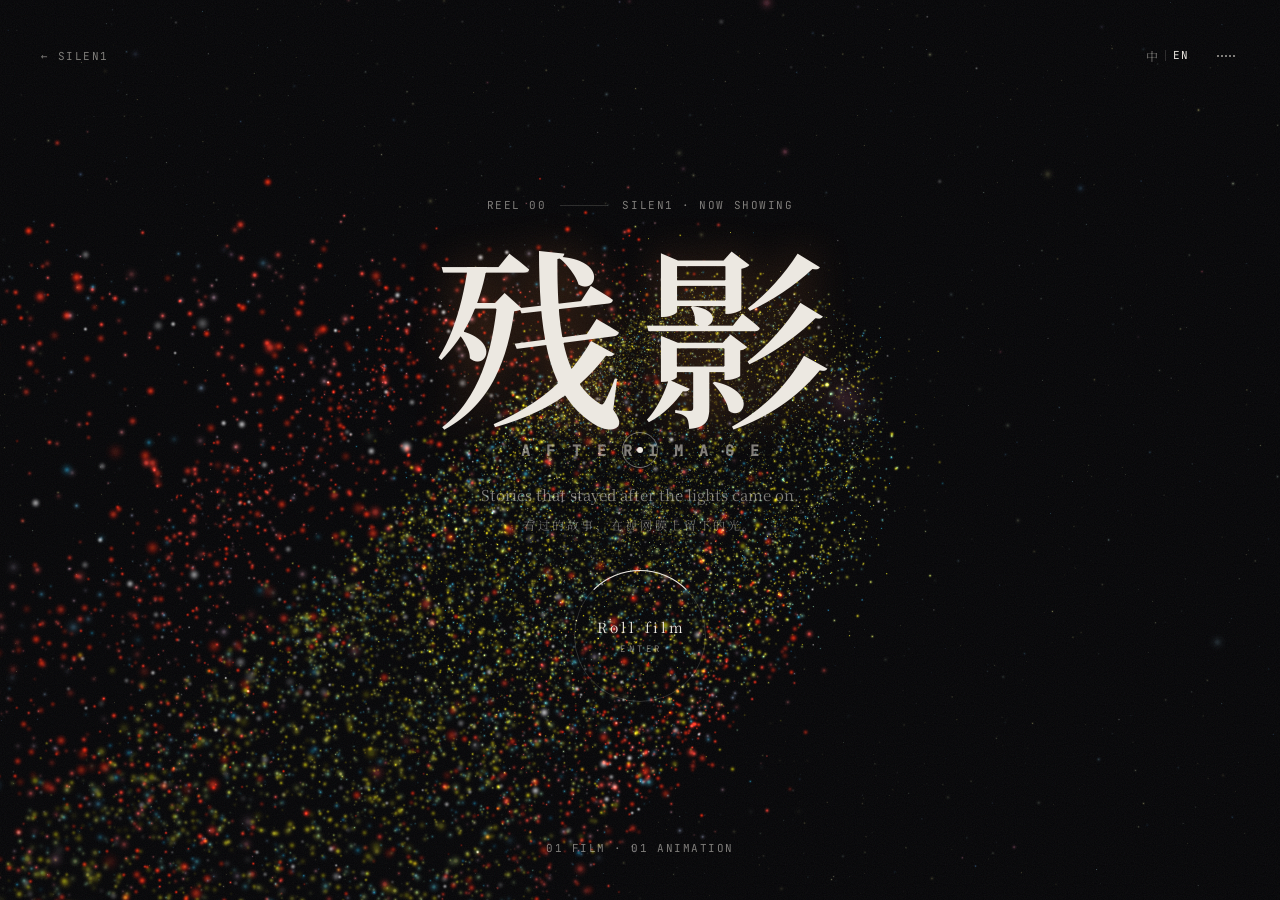
==== commit 711d938a: "Home link goes to the blog's Wander page (silen1.com/wander/) Co-Authored-By: Claude Opus 5.5 <norep" ====
--- a/index.html
+++ b/index.html
@@ -49,7 +49,7 @@
 <!-- 顶栏 -->
 <header class="bar" id="bar">
   <div class="bar__left">
-    <a class="bar__home mono" href="https://silen1.com/" data-i18n="home" data-i18n-aria="homeAria" aria-label="回到 Silen1 的博客 silen1.com"><span aria-hidden="true">←</span><span class="bar__home-t"> SILEN1</span></a>
+    <a class="bar__home mono" href="https://silen1.com/wander/" data-i18n="home" data-i18n-aria="homeAria" aria-label="回到 Silen1 博客的漫游页"><span aria-hidden="true">←</span><span class="bar__home-t"> SILEN1</span></a>
     <a class="bar__mark" href="./" data-i18n-aria="markAria" aria-label="残影 Afterimage 首页"><span class="bar__zh">残影</span><span class="mono">AFTERIMAGE</span></a>
   </div>
   <nav class="bar__filters" data-i18n-aria="filtersAria" aria-label="分类">
